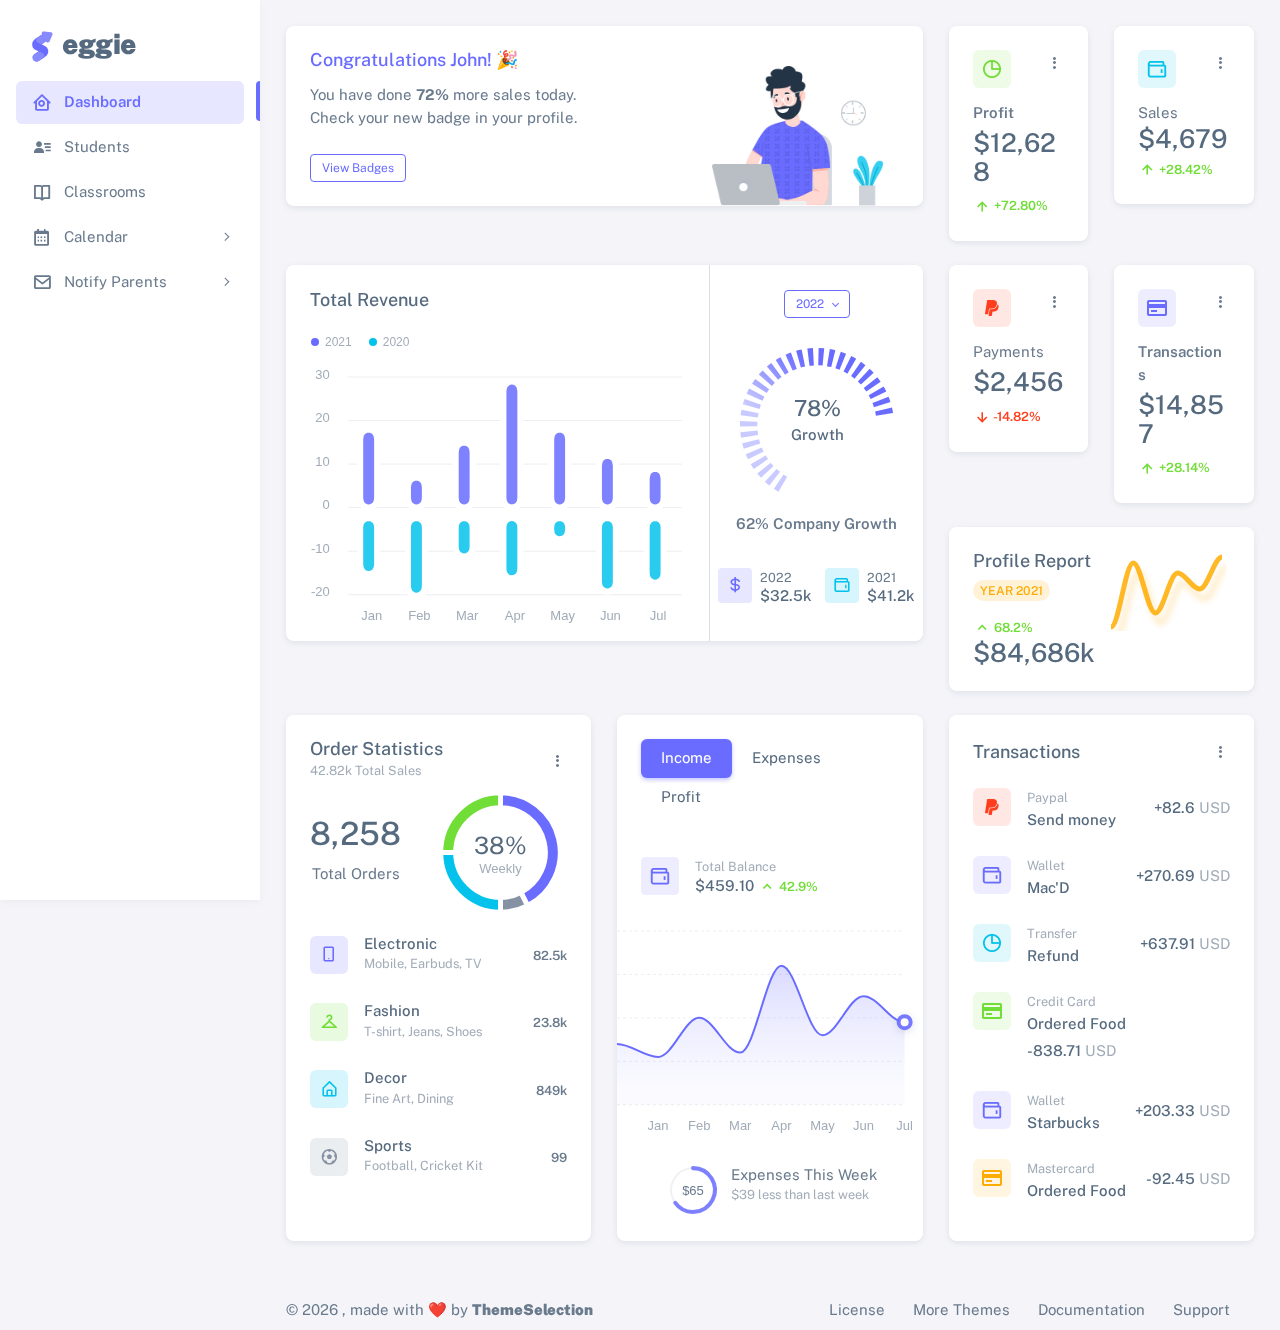
==== index.html @ a7f92aa0 "moved the actual html files out of the html folder. renamed the html folder to 'template html' - do " ====
<!DOCTYPE html>

<!-- =========================================================
* Sneat - Bootstrap 5 HTML Admin Template - Pro | v1.0.0
==============================================================

* Product Page: https://themeselection.com/products/sneat-bootstrap-html-admin-template/
* Created by: ThemeSelection
* License: You must have a valid license purchased in order to legally use the theme for your project.
* Copyright ThemeSelection (https://themeselection.com)

=========================================================
 -->
<!-- beautify ignore:start -->
<html
  lang="en"
  class="light-style layout-menu-fixed"
  dir="ltr"
  data-theme="theme-default"
  data-assets-path="assets/"
  data-template="vertical-menu-template-free"
>
  <head>
    <meta charset="utf-8" />
    <meta
      name="viewport"
      content="width=device-width, initial-scale=1.0, user-scalable=no, minimum-scale=1.0, maximum-scale=1.0"
    />

    <title>Dashboard - Analytics | Sneat - Bootstrap 5 HTML Admin Template - Pro</title>

    <meta name="description" content="" />

    <!-- Favicon -->
    <link rel="icon" type="image/x-icon" href="assets/img/favicon/favicon.ico" />

    <!-- Fonts -->
    <link rel="preconnect" href="https://fonts.googleapis.com" />
    <link rel="preconnect" href="https://fonts.gstatic.com" crossorigin />
    <link
      href="https://fonts.googleapis.com/css2?family=Public+Sans:ital,wght@0,300;0,400;0,500;0,600;0,700;1,300;1,400;1,500;1,600;1,700&display=swap"
      rel="stylesheet"
    />

    <!-- Icons. Uncomment required icon fonts -->
    <link rel="stylesheet" href="assets/vendor/fonts/boxicons.css" />

    <!-- Core CSS -->
    <link rel="stylesheet" href="assets/vendor/css/core.css" class="template-customizer-core-css" />
    <link rel="stylesheet" href="assets/vendor/css/theme-default.css" class="template-customizer-theme-css" />
    <link rel="stylesheet" href="assets/css/demo.css" />

    <!-- Vendors CSS -->
    <link rel="stylesheet" href="assets/vendor/libs/perfect-scrollbar/perfect-scrollbar.css" />

    <link rel="stylesheet" href="assets/vendor/libs/apex-charts/apex-charts.css" />

    <!-- Page CSS -->

    <!-- Helpers -->
    <script src="assets/vendor/js/helpers.js"></script>

    <!--! Template customizer & Theme config files MUST be included after core stylesheets and helpers.js in the <head> section -->
    <!--? Config:  Mandatory theme config file contain global vars & default theme options, Set your preferred theme option in this file.  -->
    <script src="assets/js/config.js"></script>
  </head>

  <body>
    <!-- Layout wrapper -->
    <div class="layout-wrapper layout-content-navbar">
      <div class="layout-container">
        <!-- Menu -->

        <aside id="layout-menu" class="layout-menu menu-vertical menu bg-menu-theme">
          <div class="app-brand demo">
            <a href="index.html" class="app-brand-link">
              <span class="app-brand-logo demo">
                <svg
                  width="25"
                  viewBox="0 0 25 42"
                  version="1.1"
                  xmlns="http://www.w3.org/2000/svg"
                  xmlns:xlink="http://www.w3.org/1999/xlink"
                >
                  <defs>
                    <path
                      d="M13.7918663,0.358365126 L3.39788168,7.44174259 C0.566865006,9.69408886 -0.379795268,12.4788597 0.557900856,15.7960551 C0.68998853,16.2305145 1.09562888,17.7872135 3.12357076,19.2293357 C3.8146334,19.7207684 5.32369333,20.3834223 7.65075054,21.2172976 L7.59773219,21.2525164 L2.63468769,24.5493413 C0.445452254,26.3002124 0.0884951797,28.5083815 1.56381646,31.1738486 C2.83770406,32.8170431 5.20850219,33.2640127 7.09180128,32.5391577 C8.347334,32.0559211 11.4559176,30.0011079 16.4175519,26.3747182 C18.0338572,24.4997857 18.6973423,22.4544883 18.4080071,20.2388261 C17.963753,17.5346866 16.1776345,15.5799961 13.0496516,14.3747546 L10.9194936,13.4715819 L18.6192054,7.984237 L13.7918663,0.358365126 Z"
                      id="path-1"
                    ></path>
                    <path
                      d="M5.47320593,6.00457225 C4.05321814,8.216144 4.36334763,10.0722806 6.40359441,11.5729822 C8.61520715,12.571656 10.0999176,13.2171421 10.8577257,13.5094407 L15.5088241,14.433041 L18.6192054,7.984237 C15.5364148,3.11535317 13.9273018,0.573395879 13.7918663,0.358365126 C13.5790555,0.511491653 10.8061687,2.3935607 5.47320593,6.00457225 Z"
                      id="path-3"
                    ></path>
                    <path
                      d="M7.50063644,21.2294429 L12.3234468,23.3159332 C14.1688022,24.7579751 14.397098,26.4880487 13.008334,28.506154 C11.6195701,30.5242593 10.3099883,31.790241 9.07958868,32.3040991 C5.78142938,33.4346997 4.13234973,34 4.13234973,34 C4.13234973,34 2.75489982,33.0538207 2.37032616e-14,31.1614621 C-0.55822714,27.8186216 -0.55822714,26.0572515 -4.05231404e-15,25.8773518 C0.83734071,25.6075023 2.77988457,22.8248993 3.3049379,22.52991 C3.65497346,22.3332504 5.05353963,21.8997614 7.50063644,21.2294429 Z"
                      id="path-4"
                    ></path>
                    <path
                      d="M20.6,7.13333333 L25.6,13.8 C26.2627417,14.6836556 26.0836556,15.9372583 25.2,16.6 C24.8538077,16.8596443 24.4327404,17 24,17 L14,17 C12.8954305,17 12,16.1045695 12,15 C12,14.5672596 12.1403557,14.1461923 12.4,13.8 L17.4,7.13333333 C18.0627417,6.24967773 19.3163444,6.07059163 20.2,6.73333333 C20.3516113,6.84704183 20.4862915,6.981722 20.6,7.13333333 Z"
                      id="path-5"
                    ></path>
                  </defs>
                  <g id="g-app-brand" stroke="none" stroke-width="1" fill="none" fill-rule="evenodd">
                    <g id="Brand-Logo" transform="translate(-27.000000, -15.000000)">
                      <g id="Icon" transform="translate(27.000000, 15.000000)">
                        <g id="Mask" transform="translate(0.000000, 8.000000)">
                          <mask id="mask-2" fill="white">
                            <use xlink:href="#path-1"></use>
                          </mask>
                          <use fill="#696cff" xlink:href="#path-1"></use>
                          <g id="Path-3" mask="url(#mask-2)">
                            <use fill="#696cff" xlink:href="#path-3"></use>
                            <use fill-opacity="0.2" fill="#FFFFFF" xlink:href="#path-3"></use>
                          </g>
                          <g id="Path-4" mask="url(#mask-2)">
                            <use fill="#696cff" xlink:href="#path-4"></use>
                            <use fill-opacity="0.2" fill="#FFFFFF" xlink:href="#path-4"></use>
                          </g>
                        </g>
                        <g
                          id="Triangle"
                          transform="translate(19.000000, 11.000000) rotate(-300.000000) translate(-19.000000, -11.000000) "
                        >
                          <use fill="#696cff" xlink:href="#path-5"></use>
                          <use fill-opacity="0.2" fill="#FFFFFF" xlink:href="#path-5"></use>
                        </g>
                      </g>
                    </g>
                  </g>
                </svg>
              </span>
              <span class="app-brand-text demo menu-text fw-bolder ms-2">Eggie</span>
            </a>

            <a href="javascript:void(0);" class="layout-menu-toggle menu-link text-large ms-auto d-block d-xl-none">
              <i class="bx bx-chevron-left bx-sm align-middle"></i>
            </a>
          </div>

          <div class="menu-inner-shadow"></div>

          <ul class="menu-inner py-1">
            <!-- Dashboard -->
            <li class="menu-item active">
              <a href="index.html" class="menu-link">
                <i class="menu-icon tf-icons bx bx-home-circle"></i>
                <div data-i18n="Analytics">Dashboard</div>
              </a>
            </li>

            <!-- Layouts -->
            <li class="menu-item">
              <a href="javascript:void(0);" class="menu-link">
                <i class="menu-icon tf-icons bx bxs-user-detail"></i>

                <div data-i18n="Students">Students</div>
              </a>
            </li>

            <li class="menu-item">
              <a href="javascript:void(0);" class="menu-link">
                <i class="menu-icon tf-icons bx bx-book-open"></i>

                <div data-i18n="Classrooms">Classrooms</div>
              </a>
            </li>
            <li class="menu-item">
              <a href="javascript:void(0);" class="menu-link menu-toggle">
                <i class="menu-icon tf-icons bx bx-calendar"></i>
                <div data-i18n="Events">Calendar</div>
              </a>
              <ul class="menu-sub">
                <li class="menu-item">
                  <a href="events.html" class="menu-link">
                    <div data-i18n="Basic">Events</div>
                  </a>
                </li>
                <li class="menu-item">
                  <a href="auth-register-basic.html" class="menu-link">
                    <div data-i18n="Basic">Meal Plan</div>
                  </a>
                </li>
                <li class="menu-item">
                  <a href="auth-forgot-password-basic.html" class="menu-link">
                    <div data-i18n="Basic">Class Plan</div>
                  </a>
                </li>
              </ul>
            </li>

            <li class="menu-item">
              <a href="javascript:void(0);" class="menu-link menu-toggle">
                <i class="menu-icon tf-icons bx bx-envelope"></i>
                <div data-i18n="Form Elements">Notify Parents</div>
              </a>
              <ul class="menu-sub">
                <li class="menu-item">
                  <a href="announcements.html" class="menu-link">
                    <div data-i18n="Basic Inputs">Announcements</div>
                  </a>
                </li>
                <li class="menu-item">
                  <a href="forms-input-groups.html" class="menu-link">
                    <div data-i18n="Input groups">Events</div>
                  </a>
                </li>
                <li class="menu-item">
                  <a href="forms-input-groups.html" class="menu-link">
                    <div data-i18n="Input groups">Meal Plan</div>
                  </a>
                </li>
              </ul>
            </li>



          </ul>
        </aside>
        <!-- / Menu -->

        <!-- Layout container -->
        <div class="layout-page">
          <!-- Navbar -->




          <!-- / Navbar -->

          <!-- Content wrapper -->
          <div class="content-wrapper">
            <!-- Content -->

            <div class="container-xxl flex-grow-1 container-p-y">
              <div class="row">
                <div class="col-lg-8 mb-4 order-0">
                  <div class="card">
                    <div class="d-flex align-items-end row">
                      <div class="col-sm-7">
                        <div class="card-body">
                          <h5 class="card-title text-primary">Congratulations John! 🎉</h5>
                          <p class="mb-4">
                            You have done <span class="fw-bold">72%</span> more sales today. Check your new badge in
                            your profile.
                          </p>

                          <a href="javascript:;" class="btn btn-sm btn-outline-primary">View Badges</a>
                        </div>
                      </div>
                      <div class="col-sm-5 text-center text-sm-left">
                        <div class="card-body pb-0 px-0 px-md-4">
                          <img
                            src="assets/img/illustrations/man-with-laptop-light.png"
                            height="140"
                            alt="View Badge User"
                            data-app-dark-img="illustrations/man-with-laptop-dark.png"
                            data-app-light-img="illustrations/man-with-laptop-light.png"
                          />
                        </div>
                      </div>
                    </div>
                  </div>
                </div>
                <div class="col-lg-4 col-md-4 order-1">
                  <div class="row">
                    <div class="col-lg-6 col-md-12 col-6 mb-4">
                      <div class="card">
                        <div class="card-body">
                          <div class="card-title d-flex align-items-start justify-content-between">
                            <div class="avatar flex-shrink-0">
                              <img
                                src="assets/img/icons/unicons/chart-success.png"
                                alt="chart success"
                                class="rounded"
                              />
                            </div>
                            <div class="dropdown">
                              <button
                                class="btn p-0"
                                type="button"
                                id="cardOpt3"
                                data-bs-toggle="dropdown"
                                aria-haspopup="true"
                                aria-expanded="false"
                              >
                                <i class="bx bx-dots-vertical-rounded"></i>
                              </button>
                              <div class="dropdown-menu dropdown-menu-end" aria-labelledby="cardOpt3">
                                <a class="dropdown-item" href="javascript:void(0);">View More</a>
                                <a class="dropdown-item" href="javascript:void(0);">Delete</a>
                              </div>
                            </div>
                          </div>
                          <span class="fw-semibold d-block mb-1">Profit</span>
                          <h3 class="card-title mb-2">$12,628</h3>
                          <small class="text-success fw-semibold"><i class="bx bx-up-arrow-alt"></i> +72.80%</small>
                        </div>
                      </div>
                    </div>
                    <div class="col-lg-6 col-md-12 col-6 mb-4">
                      <div class="card">
                        <div class="card-body">
                          <div class="card-title d-flex align-items-start justify-content-between">
                            <div class="avatar flex-shrink-0">
                              <img
                                src="assets/img/icons/unicons/wallet-info.png"
                                alt="Credit Card"
                                class="rounded"
                              />
                            </div>
                            <div class="dropdown">
                              <button
                                class="btn p-0"
                                type="button"
                                id="cardOpt6"
                                data-bs-toggle="dropdown"
                                aria-haspopup="true"
                                aria-expanded="false"
                              >
                                <i class="bx bx-dots-vertical-rounded"></i>
                              </button>
                              <div class="dropdown-menu dropdown-menu-end" aria-labelledby="cardOpt6">
                                <a class="dropdown-item" href="javascript:void(0);">View More</a>
                                <a class="dropdown-item" href="javascript:void(0);">Delete</a>
                              </div>
                            </div>
                          </div>
                          <span>Sales</span>
                          <h3 class="card-title text-nowrap mb-1">$4,679</h3>
                          <small class="text-success fw-semibold"><i class="bx bx-up-arrow-alt"></i> +28.42%</small>
                        </div>
                      </div>
                    </div>
                  </div>
                </div>
                <!-- Total Revenue -->
                <div class="col-12 col-lg-8 order-2 order-md-3 order-lg-2 mb-4">
                  <div class="card">
                    <div class="row row-bordered g-0">
                      <div class="col-md-8">
                        <h5 class="card-header m-0 me-2 pb-3">Total Revenue</h5>
                        <div id="totalRevenueChart" class="px-2"></div>
                      </div>
                      <div class="col-md-4">
                        <div class="card-body">
                          <div class="text-center">
                            <div class="dropdown">
                              <button
                                class="btn btn-sm btn-outline-primary dropdown-toggle"
                                type="button"
                                id="growthReportId"
                                data-bs-toggle="dropdown"
                                aria-haspopup="true"
                                aria-expanded="false"
                              >
                                2022
                              </button>
                              <div class="dropdown-menu dropdown-menu-end" aria-labelledby="growthReportId">
                                <a class="dropdown-item" href="javascript:void(0);">2021</a>
                                <a class="dropdown-item" href="javascript:void(0);">2020</a>
                                <a class="dropdown-item" href="javascript:void(0);">2019</a>
                              </div>
                            </div>
                          </div>
                        </div>
                        <div id="growthChart"></div>
                        <div class="text-center fw-semibold pt-3 mb-2">62% Company Growth</div>

                        <div class="d-flex px-xxl-4 px-lg-2 p-4 gap-xxl-3 gap-lg-1 gap-3 justify-content-between">
                          <div class="d-flex">
                            <div class="me-2">
                              <span class="badge bg-label-primary p-2"><i class="bx bx-dollar text-primary"></i></span>
                            </div>
                            <div class="d-flex flex-column">
                              <small>2022</small>
                              <h6 class="mb-0">$32.5k</h6>
                            </div>
                          </div>
                          <div class="d-flex">
                            <div class="me-2">
                              <span class="badge bg-label-info p-2"><i class="bx bx-wallet text-info"></i></span>
                            </div>
                            <div class="d-flex flex-column">
                              <small>2021</small>
                              <h6 class="mb-0">$41.2k</h6>
                            </div>
                          </div>
                        </div>
                      </div>
                    </div>
                  </div>
                </div>
                <!--/ Total Revenue -->
                <div class="col-12 col-md-8 col-lg-4 order-3 order-md-2">
                  <div class="row">
                    <div class="col-6 mb-4">
                      <div class="card">
                        <div class="card-body">
                          <div class="card-title d-flex align-items-start justify-content-between">
                            <div class="avatar flex-shrink-0">
                              <img src="assets/img/icons/unicons/paypal.png" alt="Credit Card" class="rounded" />
                            </div>
                            <div class="dropdown">
                              <button
                                class="btn p-0"
                                type="button"
                                id="cardOpt4"
                                data-bs-toggle="dropdown"
                                aria-haspopup="true"
                                aria-expanded="false"
                              >
                                <i class="bx bx-dots-vertical-rounded"></i>
                              </button>
                              <div class="dropdown-menu dropdown-menu-end" aria-labelledby="cardOpt4">
                                <a class="dropdown-item" href="javascript:void(0);">View More</a>
                                <a class="dropdown-item" href="javascript:void(0);">Delete</a>
                              </div>
                            </div>
                          </div>
                          <span class="d-block mb-1">Payments</span>
                          <h3 class="card-title text-nowrap mb-2">$2,456</h3>
                          <small class="text-danger fw-semibold"><i class="bx bx-down-arrow-alt"></i> -14.82%</small>
                        </div>
                      </div>
                    </div>
                    <div class="col-6 mb-4">
                      <div class="card">
                        <div class="card-body">
                          <div class="card-title d-flex align-items-start justify-content-between">
                            <div class="avatar flex-shrink-0">
                              <img src="assets/img/icons/unicons/cc-primary.png" alt="Credit Card" class="rounded" />
                            </div>
                            <div class="dropdown">
                              <button
                                class="btn p-0"
                                type="button"
                                id="cardOpt1"
                                data-bs-toggle="dropdown"
                                aria-haspopup="true"
                                aria-expanded="false"
                              >
                                <i class="bx bx-dots-vertical-rounded"></i>
                              </button>
                              <div class="dropdown-menu" aria-labelledby="cardOpt1">
                                <a class="dropdown-item" href="javascript:void(0);">View More</a>
                                <a class="dropdown-item" href="javascript:void(0);">Delete</a>
                              </div>
                            </div>
                          </div>
                          <span class="fw-semibold d-block mb-1">Transactions</span>
                          <h3 class="card-title mb-2">$14,857</h3>
                          <small class="text-success fw-semibold"><i class="bx bx-up-arrow-alt"></i> +28.14%</small>
                        </div>
                      </div>
                    </div>
                    <!-- </div>
    <div class="row"> -->
                    <div class="col-12 mb-4">
                      <div class="card">
                        <div class="card-body">
                          <div class="d-flex justify-content-between flex-sm-row flex-column gap-3">
                            <div class="d-flex flex-sm-column flex-row align-items-start justify-content-between">
                              <div class="card-title">
                                <h5 class="text-nowrap mb-2">Profile Report</h5>
                                <span class="badge bg-label-warning rounded-pill">Year 2021</span>
                              </div>
                              <div class="mt-sm-auto">
                                <small class="text-success text-nowrap fw-semibold"
                                  ><i class="bx bx-chevron-up"></i> 68.2%</small
                                >
                                <h3 class="mb-0">$84,686k</h3>
                              </div>
                            </div>
                            <div id="profileReportChart"></div>
                          </div>
                        </div>
                      </div>
                    </div>
                  </div>
                </div>
              </div>
              <div class="row">
                <!-- Order Statistics -->
                <div class="col-md-6 col-lg-4 col-xl-4 order-0 mb-4">
                  <div class="card h-100">
                    <div class="card-header d-flex align-items-center justify-content-between pb-0">
                      <div class="card-title mb-0">
                        <h5 class="m-0 me-2">Order Statistics</h5>
                        <small class="text-muted">42.82k Total Sales</small>
                      </div>
                      <div class="dropdown">
                        <button
                          class="btn p-0"
                          type="button"
                          id="orederStatistics"
                          data-bs-toggle="dropdown"
                          aria-haspopup="true"
                          aria-expanded="false"
                        >
                          <i class="bx bx-dots-vertical-rounded"></i>
                        </button>
                        <div class="dropdown-menu dropdown-menu-end" aria-labelledby="orederStatistics">
                          <a class="dropdown-item" href="javascript:void(0);">Select All</a>
                          <a class="dropdown-item" href="javascript:void(0);">Refresh</a>
                          <a class="dropdown-item" href="javascript:void(0);">Share</a>
                        </div>
                      </div>
                    </div>
                    <div class="card-body">
                      <div class="d-flex justify-content-between align-items-center mb-3">
                        <div class="d-flex flex-column align-items-center gap-1">
                          <h2 class="mb-2">8,258</h2>
                          <span>Total Orders</span>
                        </div>
                        <div id="orderStatisticsChart"></div>
                      </div>
                      <ul class="p-0 m-0">
                        <li class="d-flex mb-4 pb-1">
                          <div class="avatar flex-shrink-0 me-3">
                            <span class="avatar-initial rounded bg-label-primary"
                              ><i class="bx bx-mobile-alt"></i
                            ></span>
                          </div>
                          <div class="d-flex w-100 flex-wrap align-items-center justify-content-between gap-2">
                            <div class="me-2">
                              <h6 class="mb-0">Electronic</h6>
                              <small class="text-muted">Mobile, Earbuds, TV</small>
                            </div>
                            <div class="user-progress">
                              <small class="fw-semibold">82.5k</small>
                            </div>
                          </div>
                        </li>
                        <li class="d-flex mb-4 pb-1">
                          <div class="avatar flex-shrink-0 me-3">
                            <span class="avatar-initial rounded bg-label-success"><i class="bx bx-closet"></i></span>
                          </div>
                          <div class="d-flex w-100 flex-wrap align-items-center justify-content-between gap-2">
                            <div class="me-2">
                              <h6 class="mb-0">Fashion</h6>
                              <small class="text-muted">T-shirt, Jeans, Shoes</small>
                            </div>
                            <div class="user-progress">
                              <small class="fw-semibold">23.8k</small>
                            </div>
                          </div>
                        </li>
                        <li class="d-flex mb-4 pb-1">
                          <div class="avatar flex-shrink-0 me-3">
                            <span class="avatar-initial rounded bg-label-info"><i class="bx bx-home-alt"></i></span>
                          </div>
                          <div class="d-flex w-100 flex-wrap align-items-center justify-content-between gap-2">
                            <div class="me-2">
                              <h6 class="mb-0">Decor</h6>
                              <small class="text-muted">Fine Art, Dining</small>
                            </div>
                            <div class="user-progress">
                              <small class="fw-semibold">849k</small>
                            </div>
                          </div>
                        </li>
                        <li class="d-flex">
                          <div class="avatar flex-shrink-0 me-3">
                            <span class="avatar-initial rounded bg-label-secondary"
                              ><i class="bx bx-football"></i
                            ></span>
                          </div>
                          <div class="d-flex w-100 flex-wrap align-items-center justify-content-between gap-2">
                            <div class="me-2">
                              <h6 class="mb-0">Sports</h6>
                              <small class="text-muted">Football, Cricket Kit</small>
                            </div>
                            <div class="user-progress">
                              <small class="fw-semibold">99</small>
                            </div>
                          </div>
                        </li>
                      </ul>
                    </div>
                  </div>
                </div>
                <!--/ Order Statistics -->

                <!-- Expense Overview -->
                <div class="col-md-6 col-lg-4 order-1 mb-4">
                  <div class="card h-100">
                    <div class="card-header">
                      <ul class="nav nav-pills" role="tablist">
                        <li class="nav-item">
                          <button
                            type="button"
                            class="nav-link active"
                            role="tab"
                            data-bs-toggle="tab"
                            data-bs-target="#navs-tabs-line-card-income"
                            aria-controls="navs-tabs-line-card-income"
                            aria-selected="true"
                          >
                            Income
                          </button>
                        </li>
                        <li class="nav-item">
                          <button type="button" class="nav-link" role="tab">Expenses</button>
                        </li>
                        <li class="nav-item">
                          <button type="button" class="nav-link" role="tab">Profit</button>
                        </li>
                      </ul>
                    </div>
                    <div class="card-body px-0">
                      <div class="tab-content p-0">
                        <div class="tab-pane fade show active" id="navs-tabs-line-card-income" role="tabpanel">
                          <div class="d-flex p-4 pt-3">
                            <div class="avatar flex-shrink-0 me-3">
                              <img src="assets/img/icons/unicons/wallet.png" alt="User" />
                            </div>
                            <div>
                              <small class="text-muted d-block">Total Balance</small>
                              <div class="d-flex align-items-center">
                                <h6 class="mb-0 me-1">$459.10</h6>
                                <small class="text-success fw-semibold">
                                  <i class="bx bx-chevron-up"></i>
                                  42.9%
                                </small>
                              </div>
                            </div>
                          </div>
                          <div id="incomeChart"></div>
                          <div class="d-flex justify-content-center pt-4 gap-2">
                            <div class="flex-shrink-0">
                              <div id="expensesOfWeek"></div>
                            </div>
                            <div>
                              <p class="mb-n1 mt-1">Expenses This Week</p>
                              <small class="text-muted">$39 less than last week</small>
                            </div>
                          </div>
                        </div>
                      </div>
                    </div>
                  </div>
                </div>
                <!--/ Expense Overview -->

                <!-- Transactions -->
                <div class="col-md-6 col-lg-4 order-2 mb-4">
                  <div class="card h-100">
                    <div class="card-header d-flex align-items-center justify-content-between">
                      <h5 class="card-title m-0 me-2">Transactions</h5>
                      <div class="dropdown">
                        <button
                          class="btn p-0"
                          type="button"
                          id="transactionID"
                          data-bs-toggle="dropdown"
                          aria-haspopup="true"
                          aria-expanded="false"
                        >
                          <i class="bx bx-dots-vertical-rounded"></i>
                        </button>
                        <div class="dropdown-menu dropdown-menu-end" aria-labelledby="transactionID">
                          <a class="dropdown-item" href="javascript:void(0);">Last 28 Days</a>
                          <a class="dropdown-item" href="javascript:void(0);">Last Month</a>
                          <a class="dropdown-item" href="javascript:void(0);">Last Year</a>
                        </div>
                      </div>
                    </div>
                    <div class="card-body">
                      <ul class="p-0 m-0">
                        <li class="d-flex mb-4 pb-1">
                          <div class="avatar flex-shrink-0 me-3">
                            <img src="assets/img/icons/unicons/paypal.png" alt="User" class="rounded" />
                          </div>
                          <div class="d-flex w-100 flex-wrap align-items-center justify-content-between gap-2">
                            <div class="me-2">
                              <small class="text-muted d-block mb-1">Paypal</small>
                              <h6 class="mb-0">Send money</h6>
                            </div>
                            <div class="user-progress d-flex align-items-center gap-1">
                              <h6 class="mb-0">+82.6</h6>
                              <span class="text-muted">USD</span>
                            </div>
                          </div>
                        </li>
                        <li class="d-flex mb-4 pb-1">
                          <div class="avatar flex-shrink-0 me-3">
                            <img src="assets/img/icons/unicons/wallet.png" alt="User" class="rounded" />
                          </div>
                          <div class="d-flex w-100 flex-wrap align-items-center justify-content-between gap-2">
                            <div class="me-2">
                              <small class="text-muted d-block mb-1">Wallet</small>
                              <h6 class="mb-0">Mac'D</h6>
                            </div>
                            <div class="user-progress d-flex align-items-center gap-1">
                              <h6 class="mb-0">+270.69</h6>
                              <span class="text-muted">USD</span>
                            </div>
                          </div>
                        </li>
                        <li class="d-flex mb-4 pb-1">
                          <div class="avatar flex-shrink-0 me-3">
                            <img src="assets/img/icons/unicons/chart.png" alt="User" class="rounded" />
                          </div>
                          <div class="d-flex w-100 flex-wrap align-items-center justify-content-between gap-2">
                            <div class="me-2">
                              <small class="text-muted d-block mb-1">Transfer</small>
                              <h6 class="mb-0">Refund</h6>
                            </div>
                            <div class="user-progress d-flex align-items-center gap-1">
                              <h6 class="mb-0">+637.91</h6>
                              <span class="text-muted">USD</span>
                            </div>
                          </div>
                        </li>
                        <li class="d-flex mb-4 pb-1">
                          <div class="avatar flex-shrink-0 me-3">
                            <img src="assets/img/icons/unicons/cc-success.png" alt="User" class="rounded" />
                          </div>
                          <div class="d-flex w-100 flex-wrap align-items-center justify-content-between gap-2">
                            <div class="me-2">
                              <small class="text-muted d-block mb-1">Credit Card</small>
                              <h6 class="mb-0">Ordered Food</h6>
                            </div>
                            <div class="user-progress d-flex align-items-center gap-1">
                              <h6 class="mb-0">-838.71</h6>
                              <span class="text-muted">USD</span>
                            </div>
                          </div>
                        </li>
                        <li class="d-flex mb-4 pb-1">
                          <div class="avatar flex-shrink-0 me-3">
                            <img src="assets/img/icons/unicons/wallet.png" alt="User" class="rounded" />
                          </div>
                          <div class="d-flex w-100 flex-wrap align-items-center justify-content-between gap-2">
                            <div class="me-2">
                              <small class="text-muted d-block mb-1">Wallet</small>
                              <h6 class="mb-0">Starbucks</h6>
                            </div>
                            <div class="user-progress d-flex align-items-center gap-1">
                              <h6 class="mb-0">+203.33</h6>
                              <span class="text-muted">USD</span>
                            </div>
                          </div>
                        </li>
                        <li class="d-flex">
                          <div class="avatar flex-shrink-0 me-3">
                            <img src="assets/img/icons/unicons/cc-warning.png" alt="User" class="rounded" />
                          </div>
                          <div class="d-flex w-100 flex-wrap align-items-center justify-content-between gap-2">
                            <div class="me-2">
                              <small class="text-muted d-block mb-1">Mastercard</small>
                              <h6 class="mb-0">Ordered Food</h6>
                            </div>
                            <div class="user-progress d-flex align-items-center gap-1">
                              <h6 class="mb-0">-92.45</h6>
                              <span class="text-muted">USD</span>
                            </div>
                          </div>
                        </li>
                      </ul>
                    </div>
                  </div>
                </div>
                <!--/ Transactions -->
              </div>
            </div>
            <!-- / Content -->

            <!-- Footer -->
            <footer class="content-footer footer bg-footer-theme">
              <div class="container-xxl d-flex flex-wrap justify-content-between py-2 flex-md-row flex-column">
                <div class="mb-2 mb-md-0">
                  ©
                  <script>
                    document.write(new Date().getFullYear());
                  </script>
                  , made with ❤️ by
                  <a href="https://themeselection.com" target="_blank" class="footer-link fw-bolder">ThemeSelection</a>
                </div>
                <div>
                  <a href="https://themeselection.com/license/" class="footer-link me-4" target="_blank">License</a>
                  <a href="https://themeselection.com/" target="_blank" class="footer-link me-4">More Themes</a>

                  <a
                    href="https://themeselection.com/demo/sneat-bootstrap-html-admin-template/documentation/"
                    target="_blank"
                    class="footer-link me-4"
                    >Documentation</a
                  >

                  <a
                    href="https://github.com/themeselection/sneat-html-admin-template-free/issues"
                    target="_blank"
                    class="footer-link me-4"
                    >Support</a
                  >
                </div>
              </div>
            </footer>
            <!-- / Footer -->

            <div class="content-backdrop fade"></div>
          </div>
          <!-- Content wrapper -->
        </div>
        <!-- / Layout page -->
      </div>

      <!-- Overlay -->
      <div class="layout-overlay layout-menu-toggle"></div>
    </div>
    <!-- / Layout wrapper -->



    <!-- Core JS -->
    <!-- build:js assets/vendor/js/core.js -->
    <script src="assets/vendor/libs/jquery/jquery.js"></script>
    <script src="assets/vendor/libs/popper/popper.js"></script>
    <script src="assets/vendor/js/bootstrap.js"></script>
    <script src="assets/vendor/libs/perfect-scrollbar/perfect-scrollbar.js"></script>

    <script src="assets/vendor/js/menu.js"></script>
    <!-- endbuild -->

    <!-- Vendors JS -->
    <script src="assets/vendor/libs/apex-charts/apexcharts.js"></script>

    <!-- Main JS -->
    <script src="assets/js/main.js"></script>

    <!-- Page JS -->
    <script src="assets/js/dashboards-analytics.js"></script>

    <!-- Place this tag in your head or just before your close body tag. -->
    <script async defer src="https://buttons.github.io/buttons.js"></script>
  </body>
</html>
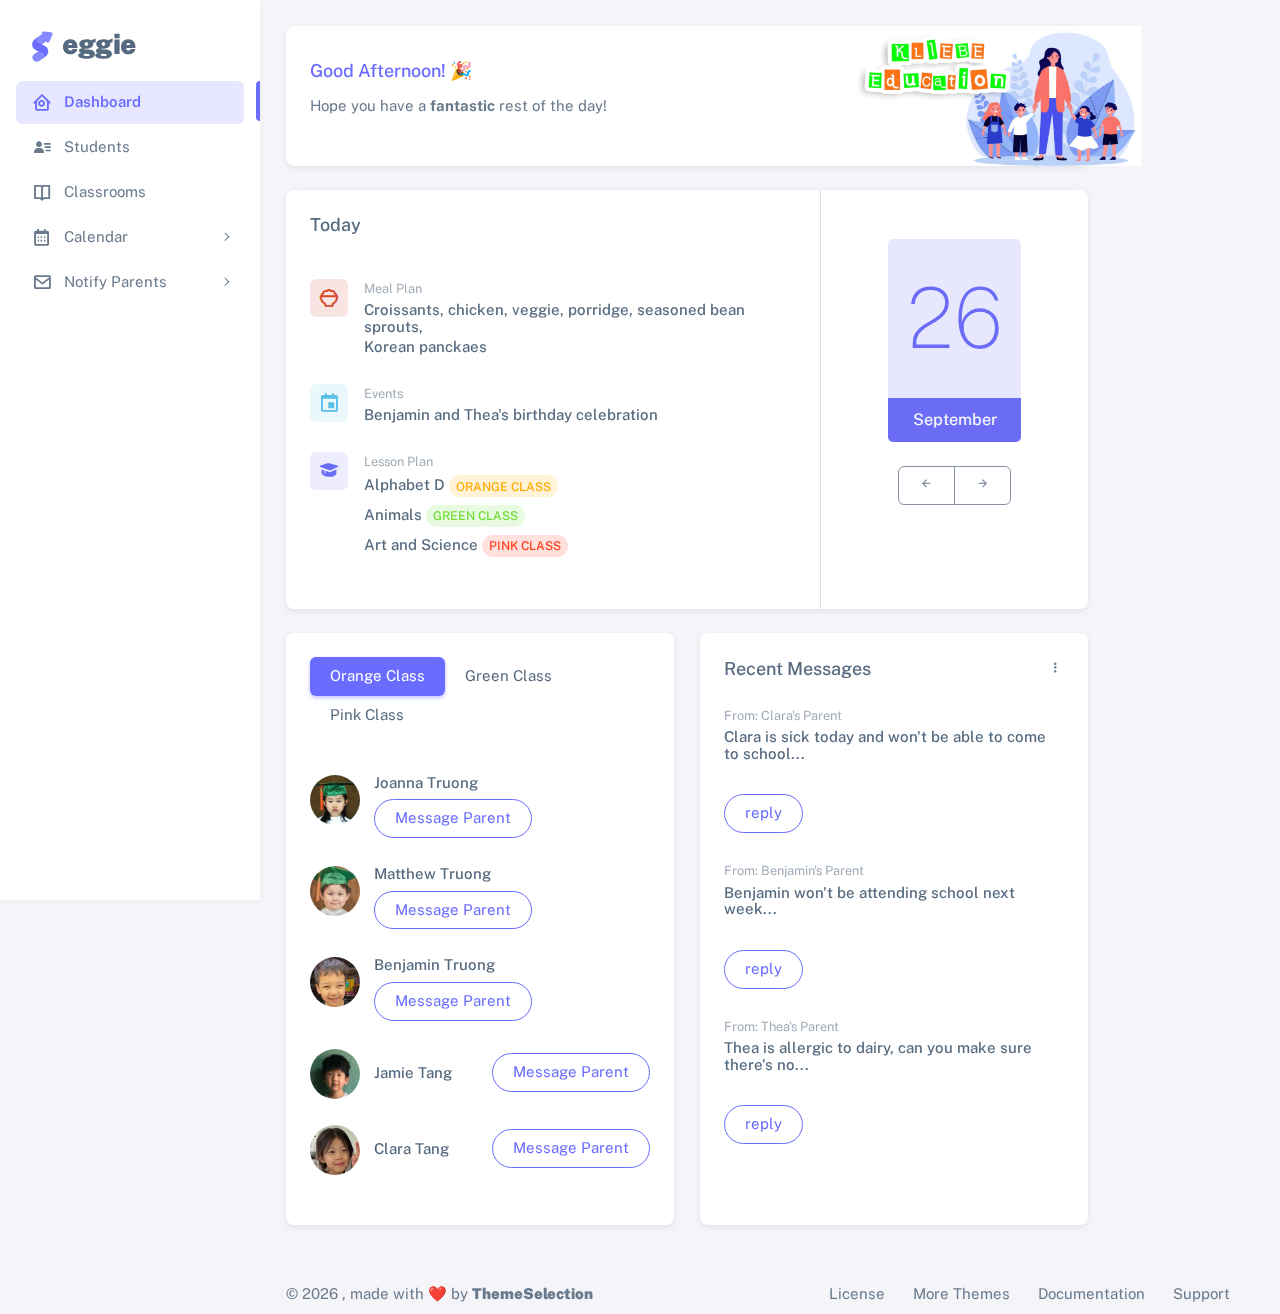
==== commit d70da7d8: "fleshed out pages for the demo" ====
--- a/index.html
+++ b/index.html
@@ -43,7 +43,8 @@
     />
 
     <!-- Icons. Uncomment required icon fonts -->
-    <link rel="stylesheet" href="assets/vendor/fonts/boxicons.css" />
+    <!-- <link rel="stylesheet" href="assets/vendor/fonts/boxicons.css" /> -->
+    <link href='https://unpkg.com/boxicons@2.1.4/css/boxicons.min.css' rel='stylesheet'>
 
     <!-- Core CSS -->
     <link rel="stylesheet" href="assets/vendor/css/core.css" class="template-customizer-core-css" />
@@ -233,356 +234,133 @@
 
             <div class="container-xxl flex-grow-1 container-p-y">
               <div class="row">
-                <div class="col-lg-8 mb-4 order-0">
+                <div class="col-lg-10 mb-4 order-0">
                   <div class="card">
                     <div class="d-flex align-items-end row">
                       <div class="col-sm-7">
                         <div class="card-body">
-                          <h5 class="card-title text-primary">Congratulations John! 🎉</h5>
+                          <h5 class="card-title text-primary">Good Afternoon! 🎉</h5>
                           <p class="mb-4">
-                            You have done <span class="fw-bold">72%</span> more sales today. Check your new badge in
-                            your profile.
+                            Hope you have a <span class="fw-bold">fantastic</span> rest of the day!
                           </p>
 
-                          <a href="javascript:;" class="btn btn-sm btn-outline-primary">View Badges</a>
+
                         </div>
                       </div>
                       <div class="col-sm-5 text-center text-sm-left">
-                        <div class="card-body pb-0 px-0 px-md-4">
+                        <div class="pb-0 px-md-4">
                           <img
-                            src="assets/img/illustrations/man-with-laptop-light.png"
+                            src="assets/img/illustrations/child-care.png"
                             height="140"
                             alt="View Badge User"
-                            data-app-dark-img="illustrations/man-with-laptop-dark.png"
-                            data-app-light-img="illustrations/man-with-laptop-light.png"
+
                           />
                         </div>
                       </div>
                     </div>
                   </div>
                 </div>
-                <div class="col-lg-4 col-md-4 order-1">
-                  <div class="row">
-                    <div class="col-lg-6 col-md-12 col-6 mb-4">
-                      <div class="card">
-                        <div class="card-body">
-                          <div class="card-title d-flex align-items-start justify-content-between">
-                            <div class="avatar flex-shrink-0">
-                              <img
-                                src="assets/img/icons/unicons/chart-success.png"
-                                alt="chart success"
-                                class="rounded"
-                              />
-                            </div>
-                            <div class="dropdown">
-                              <button
-                                class="btn p-0"
-                                type="button"
-                                id="cardOpt3"
-                                data-bs-toggle="dropdown"
-                                aria-haspopup="true"
-                                aria-expanded="false"
-                              >
-                                <i class="bx bx-dots-vertical-rounded"></i>
-                              </button>
-                              <div class="dropdown-menu dropdown-menu-end" aria-labelledby="cardOpt3">
-                                <a class="dropdown-item" href="javascript:void(0);">View More</a>
-                                <a class="dropdown-item" href="javascript:void(0);">Delete</a>
-                              </div>
-                            </div>
-                          </div>
-                          <span class="fw-semibold d-block mb-1">Profit</span>
-                          <h3 class="card-title mb-2">$12,628</h3>
-                          <small class="text-success fw-semibold"><i class="bx bx-up-arrow-alt"></i> +72.80%</small>
-                        </div>
-                      </div>
-                    </div>
-                    <div class="col-lg-6 col-md-12 col-6 mb-4">
-                      <div class="card">
-                        <div class="card-body">
-                          <div class="card-title d-flex align-items-start justify-content-between">
-                            <div class="avatar flex-shrink-0">
-                              <img
-                                src="assets/img/icons/unicons/wallet-info.png"
-                                alt="Credit Card"
-                                class="rounded"
-                              />
-                            </div>
-                            <div class="dropdown">
-                              <button
-                                class="btn p-0"
-                                type="button"
-                                id="cardOpt6"
-                                data-bs-toggle="dropdown"
-                                aria-haspopup="true"
-                                aria-expanded="false"
-                              >
-                                <i class="bx bx-dots-vertical-rounded"></i>
-                              </button>
-                              <div class="dropdown-menu dropdown-menu-end" aria-labelledby="cardOpt6">
-                                <a class="dropdown-item" href="javascript:void(0);">View More</a>
-                                <a class="dropdown-item" href="javascript:void(0);">Delete</a>
-                              </div>
-                            </div>
-                          </div>
-                          <span>Sales</span>
-                          <h3 class="card-title text-nowrap mb-1">$4,679</h3>
-                          <small class="text-success fw-semibold"><i class="bx bx-up-arrow-alt"></i> +28.42%</small>
-                        </div>
-                      </div>
-                    </div>
-                  </div>
-                </div>
+
                 <!-- Total Revenue -->
-                <div class="col-12 col-lg-8 order-2 order-md-3 order-lg-2 mb-4">
+                <div class="col-12 col-lg-10 order-2 order-md-3 order-lg-2 mb-4">
                   <div class="card">
                     <div class="row row-bordered g-0">
                       <div class="col-md-8">
-                        <h5 class="card-header m-0 me-2 pb-3">Total Revenue</h5>
-                        <div id="totalRevenueChart" class="px-2"></div>
+                        <h5 class="card-header m-0 me-2 pb-3">Today</h5>
+                        <div class="pt-1"></div>
+
+                        <div class="card-body">
+                          <ul class="p-0 m-0">
+                            <li class="d-flex mb-4 pb-1">
+                              <div class="avatar flex-shrink-0 me-3 rounded meal-icon event-icon">
+                                <!-- <img src="assets/img/icons/unicons/paypal.png" alt="User" class="rounded" /> -->
+                                <i class='bx bx-bowl-rice' ></i>
+                              </div>
+                              <div class="d-flex w-100 flex-wrap align-items-center justify-content-between gap-2">
+                                <div class="me-2">
+                                  <small class="text-muted d-block mb-1">Meal Plan</small>
+                                  <h6 class="mb-0">Croissants, chicken, veggie, porridge, seasoned bean sprouts, </h6>
+                                  <h6 class="mb-0 mt-1"> Korean panckaes</h6>
+                                </div>
+
+                              </div>
+                            </li>
+
+                            <li class="d-flex mb-4 pb-1">
+                              <div class="avatar flex-shrink-0 me-3 rounded cal-icon event-icon">
+                                <!-- <img src="assets/img/icons/unicons/paypal.png" alt="User" class="rounded" /> -->
+                                <i class='bx bx-calendar-event' ></i>
+                              </div>
+                              <div class="d-flex w-100 flex-wrap align-items-center justify-content-between gap-2">
+                                <div class="me-2">
+                                  <small class="text-muted d-block mb-1">Events</small>
+                                  <h6 class="mb-0">Benjamin and Thea's birthday celebration</h6>
+                                </div>
+
+                              </div>
+                            </li>
+
+                            <li class="d-flex mb-4 pb-1">
+                              <div class="avatar flex-shrink-0 me-3 rounded school-icon event-icon">
+                                <!-- <img src="assets/img/icons/unicons/paypal.png" alt="User" class="rounded" /> -->
+                                <i class='bx bxs-graduation'></i>
+                              </div>
+                              <div class="d-flex w-100 flex-wrap align-items-center justify-content-between gap-2">
+                                <div class="me-2">
+                                  <small class="text-muted d-block mb-1">Lesson Plan</small>
+                                  <h6 class="mb-0">Alphabet D <span class="badge rounded-pill bg-label-warning">Orange Class</span> </h6>
+                                  <h6 class="mb-0 mt-2">Animals <span class="badge rounded-pill bg-label-success">Green Class</span> </h6>
+                                  <h6 class="mb-0 mt-2">Art and Science <span class="badge rounded-pill bg-label-danger">Pink Class</span></h6>
+                                </div>
+
+                              </div>
+                            </li>
+
+
+                          </ul>
+                        </div>
                       </div>
                       <div class="col-md-4">
                         <div class="card-body">
                           <div class="text-center">
-                            <div class="dropdown">
-                              <button
-                                class="btn btn-sm btn-outline-primary dropdown-toggle"
-                                type="button"
-                                id="growthReportId"
-                                data-bs-toggle="dropdown"
-                                aria-haspopup="true"
-                                aria-expanded="false"
-                              >
-                                2022
-                              </button>
-                              <div class="dropdown-menu dropdown-menu-end" aria-labelledby="growthReportId">
-                                <a class="dropdown-item" href="javascript:void(0);">2021</a>
-                                <a class="dropdown-item" href="javascript:void(0);">2020</a>
-                                <a class="dropdown-item" href="javascript:void(0);">2019</a>
-                              </div>
-                            </div>
+
                           </div>
                         </div>
-                        <div id="growthChart"></div>
-                        <div class="text-center fw-semibold pt-3 mb-2">62% Company Growth</div>
-
-                        <div class="d-flex px-xxl-4 px-lg-2 p-4 gap-xxl-3 gap-lg-1 gap-3 justify-content-between">
-                          <div class="d-flex">
-                            <div class="me-2">
-                              <span class="badge bg-label-primary p-2"><i class="bx bx-dollar text-primary"></i></span>
-                            </div>
-                            <div class="d-flex flex-column">
-                              <small>2022</small>
-                              <h6 class="mb-0">$32.5k</h6>
-                            </div>
-                          </div>
-                          <div class="d-flex">
-                            <div class="me-2">
-                              <span class="badge bg-label-info p-2"><i class="bx bx-wallet text-info"></i></span>
-                            </div>
-                            <div class="d-flex flex-column">
-                              <small>2021</small>
-                              <h6 class="mb-0">$41.2k</h6>
-                            </div>
-                          </div>
+                        <div class="text-center">
+                          <div class="cal-unit">
+                            <div class="cal-top">
+                              26
+                            </div>
+                            <div class="cal-bottom">
+                              September
+                            </div>
+                          </div>
+
+                          <div class="btn-group mt-4" role="group" aria-label="Basic example">
+                            <button type="button" class="btn btn-outline-secondary">
+                              <i class='bx bx-left-arrow-alt'></i>
+                            </button>
+                            <button type="button" class="btn btn-outline-secondary">
+                              <i class='bx bx-right-arrow-alt'></i>
+                            </button>
+                          </div>
+
                         </div>
+
                       </div>
                     </div>
                   </div>
                 </div>
                 <!--/ Total Revenue -->
-                <div class="col-12 col-md-8 col-lg-4 order-3 order-md-2">
-                  <div class="row">
-                    <div class="col-6 mb-4">
-                      <div class="card">
-                        <div class="card-body">
-                          <div class="card-title d-flex align-items-start justify-content-between">
-                            <div class="avatar flex-shrink-0">
-                              <img src="assets/img/icons/unicons/paypal.png" alt="Credit Card" class="rounded" />
-                            </div>
-                            <div class="dropdown">
-                              <button
-                                class="btn p-0"
-                                type="button"
-                                id="cardOpt4"
-                                data-bs-toggle="dropdown"
-                                aria-haspopup="true"
-                                aria-expanded="false"
-                              >
-                                <i class="bx bx-dots-vertical-rounded"></i>
-                              </button>
-                              <div class="dropdown-menu dropdown-menu-end" aria-labelledby="cardOpt4">
-                                <a class="dropdown-item" href="javascript:void(0);">View More</a>
-                                <a class="dropdown-item" href="javascript:void(0);">Delete</a>
-                              </div>
-                            </div>
-                          </div>
-                          <span class="d-block mb-1">Payments</span>
-                          <h3 class="card-title text-nowrap mb-2">$2,456</h3>
-                          <small class="text-danger fw-semibold"><i class="bx bx-down-arrow-alt"></i> -14.82%</small>
-                        </div>
-                      </div>
-                    </div>
-                    <div class="col-6 mb-4">
-                      <div class="card">
-                        <div class="card-body">
-                          <div class="card-title d-flex align-items-start justify-content-between">
-                            <div class="avatar flex-shrink-0">
-                              <img src="assets/img/icons/unicons/cc-primary.png" alt="Credit Card" class="rounded" />
-                            </div>
-                            <div class="dropdown">
-                              <button
-                                class="btn p-0"
-                                type="button"
-                                id="cardOpt1"
-                                data-bs-toggle="dropdown"
-                                aria-haspopup="true"
-                                aria-expanded="false"
-                              >
-                                <i class="bx bx-dots-vertical-rounded"></i>
-                              </button>
-                              <div class="dropdown-menu" aria-labelledby="cardOpt1">
-                                <a class="dropdown-item" href="javascript:void(0);">View More</a>
-                                <a class="dropdown-item" href="javascript:void(0);">Delete</a>
-                              </div>
-                            </div>
-                          </div>
-                          <span class="fw-semibold d-block mb-1">Transactions</span>
-                          <h3 class="card-title mb-2">$14,857</h3>
-                          <small class="text-success fw-semibold"><i class="bx bx-up-arrow-alt"></i> +28.14%</small>
-                        </div>
-                      </div>
-                    </div>
-                    <!-- </div>
-    <div class="row"> -->
-                    <div class="col-12 mb-4">
-                      <div class="card">
-                        <div class="card-body">
-                          <div class="d-flex justify-content-between flex-sm-row flex-column gap-3">
-                            <div class="d-flex flex-sm-column flex-row align-items-start justify-content-between">
-                              <div class="card-title">
-                                <h5 class="text-nowrap mb-2">Profile Report</h5>
-                                <span class="badge bg-label-warning rounded-pill">Year 2021</span>
-                              </div>
-                              <div class="mt-sm-auto">
-                                <small class="text-success text-nowrap fw-semibold"
-                                  ><i class="bx bx-chevron-up"></i> 68.2%</small
-                                >
-                                <h3 class="mb-0">$84,686k</h3>
-                              </div>
-                            </div>
-                            <div id="profileReportChart"></div>
-                          </div>
-                        </div>
-                      </div>
-                    </div>
-                  </div>
-                </div>
+
               </div>
+
+
+
               <div class="row">
-                <!-- Order Statistics -->
-                <div class="col-md-6 col-lg-4 col-xl-4 order-0 mb-4">
-                  <div class="card h-100">
-                    <div class="card-header d-flex align-items-center justify-content-between pb-0">
-                      <div class="card-title mb-0">
-                        <h5 class="m-0 me-2">Order Statistics</h5>
-                        <small class="text-muted">42.82k Total Sales</small>
-                      </div>
-                      <div class="dropdown">
-                        <button
-                          class="btn p-0"
-                          type="button"
-                          id="orederStatistics"
-                          data-bs-toggle="dropdown"
-                          aria-haspopup="true"
-                          aria-expanded="false"
-                        >
-                          <i class="bx bx-dots-vertical-rounded"></i>
-                        </button>
-                        <div class="dropdown-menu dropdown-menu-end" aria-labelledby="orederStatistics">
-                          <a class="dropdown-item" href="javascript:void(0);">Select All</a>
-                          <a class="dropdown-item" href="javascript:void(0);">Refresh</a>
-                          <a class="dropdown-item" href="javascript:void(0);">Share</a>
-                        </div>
-                      </div>
-                    </div>
-                    <div class="card-body">
-                      <div class="d-flex justify-content-between align-items-center mb-3">
-                        <div class="d-flex flex-column align-items-center gap-1">
-                          <h2 class="mb-2">8,258</h2>
-                          <span>Total Orders</span>
-                        </div>
-                        <div id="orderStatisticsChart"></div>
-                      </div>
-                      <ul class="p-0 m-0">
-                        <li class="d-flex mb-4 pb-1">
-                          <div class="avatar flex-shrink-0 me-3">
-                            <span class="avatar-initial rounded bg-label-primary"
-                              ><i class="bx bx-mobile-alt"></i
-                            ></span>
-                          </div>
-                          <div class="d-flex w-100 flex-wrap align-items-center justify-content-between gap-2">
-                            <div class="me-2">
-                              <h6 class="mb-0">Electronic</h6>
-                              <small class="text-muted">Mobile, Earbuds, TV</small>
-                            </div>
-                            <div class="user-progress">
-                              <small class="fw-semibold">82.5k</small>
-                            </div>
-                          </div>
-                        </li>
-                        <li class="d-flex mb-4 pb-1">
-                          <div class="avatar flex-shrink-0 me-3">
-                            <span class="avatar-initial rounded bg-label-success"><i class="bx bx-closet"></i></span>
-                          </div>
-                          <div class="d-flex w-100 flex-wrap align-items-center justify-content-between gap-2">
-                            <div class="me-2">
-                              <h6 class="mb-0">Fashion</h6>
-                              <small class="text-muted">T-shirt, Jeans, Shoes</small>
-                            </div>
-                            <div class="user-progress">
-                              <small class="fw-semibold">23.8k</small>
-                            </div>
-                          </div>
-                        </li>
-                        <li class="d-flex mb-4 pb-1">
-                          <div class="avatar flex-shrink-0 me-3">
-                            <span class="avatar-initial rounded bg-label-info"><i class="bx bx-home-alt"></i></span>
-                          </div>
-                          <div class="d-flex w-100 flex-wrap align-items-center justify-content-between gap-2">
-                            <div class="me-2">
-                              <h6 class="mb-0">Decor</h6>
-                              <small class="text-muted">Fine Art, Dining</small>
-                            </div>
-                            <div class="user-progress">
-                              <small class="fw-semibold">849k</small>
-                            </div>
-                          </div>
-                        </li>
-                        <li class="d-flex">
-                          <div class="avatar flex-shrink-0 me-3">
-                            <span class="avatar-initial rounded bg-label-secondary"
-                              ><i class="bx bx-football"></i
-                            ></span>
-                          </div>
-                          <div class="d-flex w-100 flex-wrap align-items-center justify-content-between gap-2">
-                            <div class="me-2">
-                              <h6 class="mb-0">Sports</h6>
-                              <small class="text-muted">Football, Cricket Kit</small>
-                            </div>
-                            <div class="user-progress">
-                              <small class="fw-semibold">99</small>
-                            </div>
-                          </div>
-                        </li>
-                      </ul>
-                    </div>
-                  </div>
-                </div>
-                <!--/ Order Statistics -->
 
                 <!-- Expense Overview -->
-                <div class="col-md-6 col-lg-4 order-1 mb-4">
+                <div class="col-md-6 col-lg-5 order-1 mb-4">
                   <div class="card h-100">
                     <div class="card-header">
                       <ul class="nav nav-pills" role="tablist">
@@ -596,57 +374,109 @@
                             aria-controls="navs-tabs-line-card-income"
                             aria-selected="true"
                           >
-                            Income
+                            Orange Class
                           </button>
                         </li>
                         <li class="nav-item">
-                          <button type="button" class="nav-link" role="tab">Expenses</button>
+                          <button type="button" class="nav-link" role="tab">Green Class</button>
                         </li>
                         <li class="nav-item">
-                          <button type="button" class="nav-link" role="tab">Profit</button>
+                          <button type="button" class="nav-link" role="tab">Pink Class</button>
                         </li>
                       </ul>
                     </div>
-                    <div class="card-body px-0">
-                      <div class="tab-content p-0">
-                        <div class="tab-pane fade show active" id="navs-tabs-line-card-income" role="tabpanel">
-                          <div class="d-flex p-4 pt-3">
-                            <div class="avatar flex-shrink-0 me-3">
-                              <img src="assets/img/icons/unicons/wallet.png" alt="User" />
-                            </div>
-                            <div>
-                              <small class="text-muted d-block">Total Balance</small>
-                              <div class="d-flex align-items-center">
-                                <h6 class="mb-0 me-1">$459.10</h6>
-                                <small class="text-success fw-semibold">
-                                  <i class="bx bx-chevron-up"></i>
-                                  42.9%
-                                </small>
-                              </div>
-                            </div>
-                          </div>
-                          <div id="incomeChart"></div>
-                          <div class="d-flex justify-content-center pt-4 gap-2">
-                            <div class="flex-shrink-0">
-                              <div id="expensesOfWeek"></div>
-                            </div>
-                            <div>
-                              <p class="mb-n1 mt-1">Expenses This Week</p>
-                              <small class="text-muted">$39 less than last week</small>
-                            </div>
-                          </div>
-                        </div>
-                      </div>
+
+                    <div class="card-body pt-3">
+                      <ul class="p-0 m-0">
+                        <li class="d-flex mb-4 pb-1">
+                          <div class="avatar avatar2 flex-shrink-0 me-3">
+                            <img src="assets/img/avatars/joanna.jpg" alt="" class="w-px-50 h-auto rounded-circle">
+                          </div>
+                          <div class="d-flex w-100 flex-wrap align-items-center justify-content-between gap-2">
+                            <div class="me-2">
+
+                              <h6 class="mb-0">Joanna Truong</h6>
+                            </div>
+                            <div class="user-progress d-flex align-items-center gap-1">
+                              <button type="button" class="btn rounded-pill btn-outline-primary">Message Parent</button>
+                            </div>
+                          </div>
+                        </li>
+
+                        <li class="d-flex mb-4 pb-1">
+                          <div class="avatar avatar2 flex-shrink-0 me-3">
+                            <img src="assets/img/avatars/matthew.jpg" alt="" class="w-px-50 h-auto rounded-circle">
+                          </div>
+                          <div class="d-flex w-100 flex-wrap align-items-center justify-content-between gap-2">
+                            <div class="me-2">
+
+                              <h6 class="mb-0">Matthew Truong</h6>
+                            </div>
+                            <div class="user-progress d-flex align-items-center gap-1">
+                              <button type="button" class="btn rounded-pill btn-outline-primary">Message Parent</button>
+                            </div>
+                          </div>
+                        </li>
+
+                        <li class="d-flex mb-4 pb-1">
+                          <div class="avatar avatar2 flex-shrink-0 me-3">
+                            <img src="assets/img/avatars/benjamin2.jpg" alt="" class="w-px-50 h-auto rounded-circle">
+                          </div>
+                          <div class="d-flex w-100 flex-wrap align-items-center justify-content-between gap-2">
+                            <div class="me-2">
+
+                              <h6 class="mb-0">Benjamin Truong</h6>
+                            </div>
+                            <div class="user-progress d-flex align-items-center gap-1">
+                              <button type="button" class="btn rounded-pill btn-outline-primary">Message Parent</button>
+                            </div>
+                          </div>
+                        </li>
+
+                        <li class="d-flex mb-4 pb-1">
+                          <div class="avatar avatar2 flex-shrink-0 me-3">
+                            <img src="assets/img/avatars/jamie.jpg" alt="" class="w-px-50 h-auto rounded-circle">
+                          </div>
+                          <div class="d-flex w-100 flex-wrap align-items-center justify-content-between gap-2">
+                            <div class="me-2">
+
+                              <h6 class="mb-0">Jamie Tang</h6>
+                            </div>
+                            <div class="user-progress d-flex align-items-center gap-1">
+                              <button type="button" class="btn rounded-pill btn-outline-primary">Message Parent</button>
+                            </div>
+                          </div>
+                        </li>
+
+                        <li class="d-flex mb-4 pb-1">
+                          <div class="avatar avatar2 flex-shrink-0 me-3">
+                            <img src="assets/img/avatars/clara2.jpg" alt="" class="w-px-50 h-auto rounded-circle">
+                          </div>
+                          <div class="d-flex w-100 flex-wrap align-items-center justify-content-between gap-2">
+                            <div class="me-2">
+
+                              <h6 class="mb-0">Clara Tang</h6>
+                            </div>
+                            <div class="user-progress d-flex align-items-center gap-1">
+                              <a href="announcements.html">
+                              <button type="button" class="btn rounded-pill btn-outline-primary" href="announcements.html">Message Parent</button>
+                            </a>
+                            </div>
+                          </div>
+                        </li>
+                      </ul>
                     </div>
+
+
                   </div>
                 </div>
                 <!--/ Expense Overview -->
 
                 <!-- Transactions -->
-                <div class="col-md-6 col-lg-4 order-2 mb-4">
+                <div class="col-md-6 col-lg-5 order-2 mb-4">
                   <div class="card h-100">
                     <div class="card-header d-flex align-items-center justify-content-between">
-                      <h5 class="card-title m-0 me-2">Transactions</h5>
+                      <h5 class="card-title m-0 me-2">Recent Messages</h5>
                       <div class="dropdown">
                         <button
                           class="btn p-0"
@@ -659,104 +489,51 @@
                           <i class="bx bx-dots-vertical-rounded"></i>
                         </button>
                         <div class="dropdown-menu dropdown-menu-end" aria-labelledby="transactionID">
-                          <a class="dropdown-item" href="javascript:void(0);">Last 28 Days</a>
-                          <a class="dropdown-item" href="javascript:void(0);">Last Month</a>
-                          <a class="dropdown-item" href="javascript:void(0);">Last Year</a>
+                          <a class="dropdown-item" href="javascript:void(0);">All Recent</a>
+                          <a class="dropdown-item" href="javascript:void(0);">Not yet replied</a>
+
                         </div>
                       </div>
                     </div>
                     <div class="card-body">
                       <ul class="p-0 m-0">
                         <li class="d-flex mb-4 pb-1">
-                          <div class="avatar flex-shrink-0 me-3">
-                            <img src="assets/img/icons/unicons/paypal.png" alt="User" class="rounded" />
-                          </div>
-                          <div class="d-flex w-100 flex-wrap align-items-center justify-content-between gap-2">
-                            <div class="me-2">
-                              <small class="text-muted d-block mb-1">Paypal</small>
-                              <h6 class="mb-0">Send money</h6>
-                            </div>
-                            <div class="user-progress d-flex align-items-center gap-1">
-                              <h6 class="mb-0">+82.6</h6>
-                              <span class="text-muted">USD</span>
-                            </div>
-                          </div>
-                        </li>
-                        <li class="d-flex mb-4 pb-1">
-                          <div class="avatar flex-shrink-0 me-3">
-                            <img src="assets/img/icons/unicons/wallet.png" alt="User" class="rounded" />
-                          </div>
-                          <div class="d-flex w-100 flex-wrap align-items-center justify-content-between gap-2">
-                            <div class="me-2">
-                              <small class="text-muted d-block mb-1">Wallet</small>
-                              <h6 class="mb-0">Mac'D</h6>
-                            </div>
-                            <div class="user-progress d-flex align-items-center gap-1">
-                              <h6 class="mb-0">+270.69</h6>
-                              <span class="text-muted">USD</span>
-                            </div>
-                          </div>
-                        </li>
-                        <li class="d-flex mb-4 pb-1">
-                          <div class="avatar flex-shrink-0 me-3">
-                            <img src="assets/img/icons/unicons/chart.png" alt="User" class="rounded" />
-                          </div>
-                          <div class="d-flex w-100 flex-wrap align-items-center justify-content-between gap-2">
-                            <div class="me-2">
-                              <small class="text-muted d-block mb-1">Transfer</small>
-                              <h6 class="mb-0">Refund</h6>
-                            </div>
-                            <div class="user-progress d-flex align-items-center gap-1">
-                              <h6 class="mb-0">+637.91</h6>
-                              <span class="text-muted">USD</span>
-                            </div>
-                          </div>
-                        </li>
-                        <li class="d-flex mb-4 pb-1">
-                          <div class="avatar flex-shrink-0 me-3">
-                            <img src="assets/img/icons/unicons/cc-success.png" alt="User" class="rounded" />
-                          </div>
-                          <div class="d-flex w-100 flex-wrap align-items-center justify-content-between gap-2">
-                            <div class="me-2">
-                              <small class="text-muted d-block mb-1">Credit Card</small>
-                              <h6 class="mb-0">Ordered Food</h6>
-                            </div>
-                            <div class="user-progress d-flex align-items-center gap-1">
-                              <h6 class="mb-0">-838.71</h6>
-                              <span class="text-muted">USD</span>
-                            </div>
-                          </div>
-                        </li>
-                        <li class="d-flex mb-4 pb-1">
-                          <div class="avatar flex-shrink-0 me-3">
-                            <img src="assets/img/icons/unicons/wallet.png" alt="User" class="rounded" />
-                          </div>
-                          <div class="d-flex w-100 flex-wrap align-items-center justify-content-between gap-2">
-                            <div class="me-2">
-                              <small class="text-muted d-block mb-1">Wallet</small>
-                              <h6 class="mb-0">Starbucks</h6>
-                            </div>
-                            <div class="user-progress d-flex align-items-center gap-1">
-                              <h6 class="mb-0">+203.33</h6>
-                              <span class="text-muted">USD</span>
-                            </div>
-                          </div>
-                        </li>
-                        <li class="d-flex">
-                          <div class="avatar flex-shrink-0 me-3">
-                            <img src="assets/img/icons/unicons/cc-warning.png" alt="User" class="rounded" />
-                          </div>
-                          <div class="d-flex w-100 flex-wrap align-items-center justify-content-between gap-2">
-                            <div class="me-2">
-                              <small class="text-muted d-block mb-1">Mastercard</small>
-                              <h6 class="mb-0">Ordered Food</h6>
-                            </div>
-                            <div class="user-progress d-flex align-items-center gap-1">
-                              <h6 class="mb-0">-92.45</h6>
-                              <span class="text-muted">USD</span>
-                            </div>
-                          </div>
-                        </li>
+
+                          <div class="d-flex w-100 flex-wrap align-items-center justify-content-between gap-2">
+                            <div class="me-2">
+                              <small class="text-muted d-block mb-1">From: Clara's Parent</small>
+                              <h6 class="mb-0">Clara is sick today and won't be able to come to school...</h6>
+                            </div>
+                            <div class="user-progress d-flex align-items-center gap-1">
+                              <button type="button" class="btn rounded-pill btn-outline-primary mt-4">reply</button>
+                            </div>
+                          </div>
+                        </li>
+                        <li class="d-flex mb-4 pb-1">
+
+                          <div class="d-flex w-100 flex-wrap align-items-center justify-content-between gap-2">
+                            <div class="me-2">
+                              <small class="text-muted d-block mb-1">From: Benjamin's Parent</small>
+                              <h6 class="mb-0">Benjamin won't be attending school next week...</h6>
+                            </div>
+                            <div class="user-progress d-flex align-items-center gap-1">
+                              <button type="button" class="btn rounded-pill btn-outline-primary mt-4">reply</button>
+                            </div>
+                          </div>
+                        </li>
+                        <li class="d-flex mb-4 pb-1">
+
+                          <div class="d-flex w-100 flex-wrap align-items-center justify-content-between gap-2">
+                            <div class="me-2">
+                              <small class="text-muted d-block mb-1">From: Thea's Parent</small>
+                              <h6 class="mb-0">Thea is allergic to dairy, can you make sure there's no...</h6>
+                            </div>
+                            <div class="user-progress d-flex align-items-center gap-1">
+                              <button type="button" class="btn rounded-pill btn-outline-primary mt-4">reply</button>
+                            </div>
+                          </div>
+                        </li>
+
                       </ul>
                     </div>
                   </div>
--- a/assets/css/demo.css
+++ b/assets/css/demo.css
@@ -105,3 +105,56 @@
   text-align: center;
   margin-top: 1rem;
 }
+.cal-unit{
+  width:50%;
+  margin-left: auto;
+  margin-right: auto;
+}
+.cal-top{
+  background-color: #E7E7FE;
+  color: #6A6CF6;
+  border-radius: 5px 5px 0px 0px;
+  padding: 15px;
+  /* height: 120px; */
+
+
+
+  font-size: 84px;
+  font-weight: lighter;
+}
+.cal-bottom{
+  background-color: #6A6CF6;
+  color: #fff;
+  border-radius: 0px 0px 5px 5px;
+  padding: 10px;
+
+  font-size: 16px;
+}
+.padding-small{
+  padding:
+}
+
+.meal-icon{
+  background: #F8E4E2;
+  color: #DA4A2E;
+}
+.school-icon{
+  background: #EDEDFE;
+  color: #6A6CF6;
+}
+.cal-icon{
+  background: #EAF7FB;
+  color: #58C0E8;
+}
+.event-icon{
+  font-size: 22px;
+  padding-top: 4px;
+  text-align: center;
+}
+.avatar2{
+  width: 3rem;
+  height: 3rem;
+}
+.float-right{
+  float:right !important;
+}
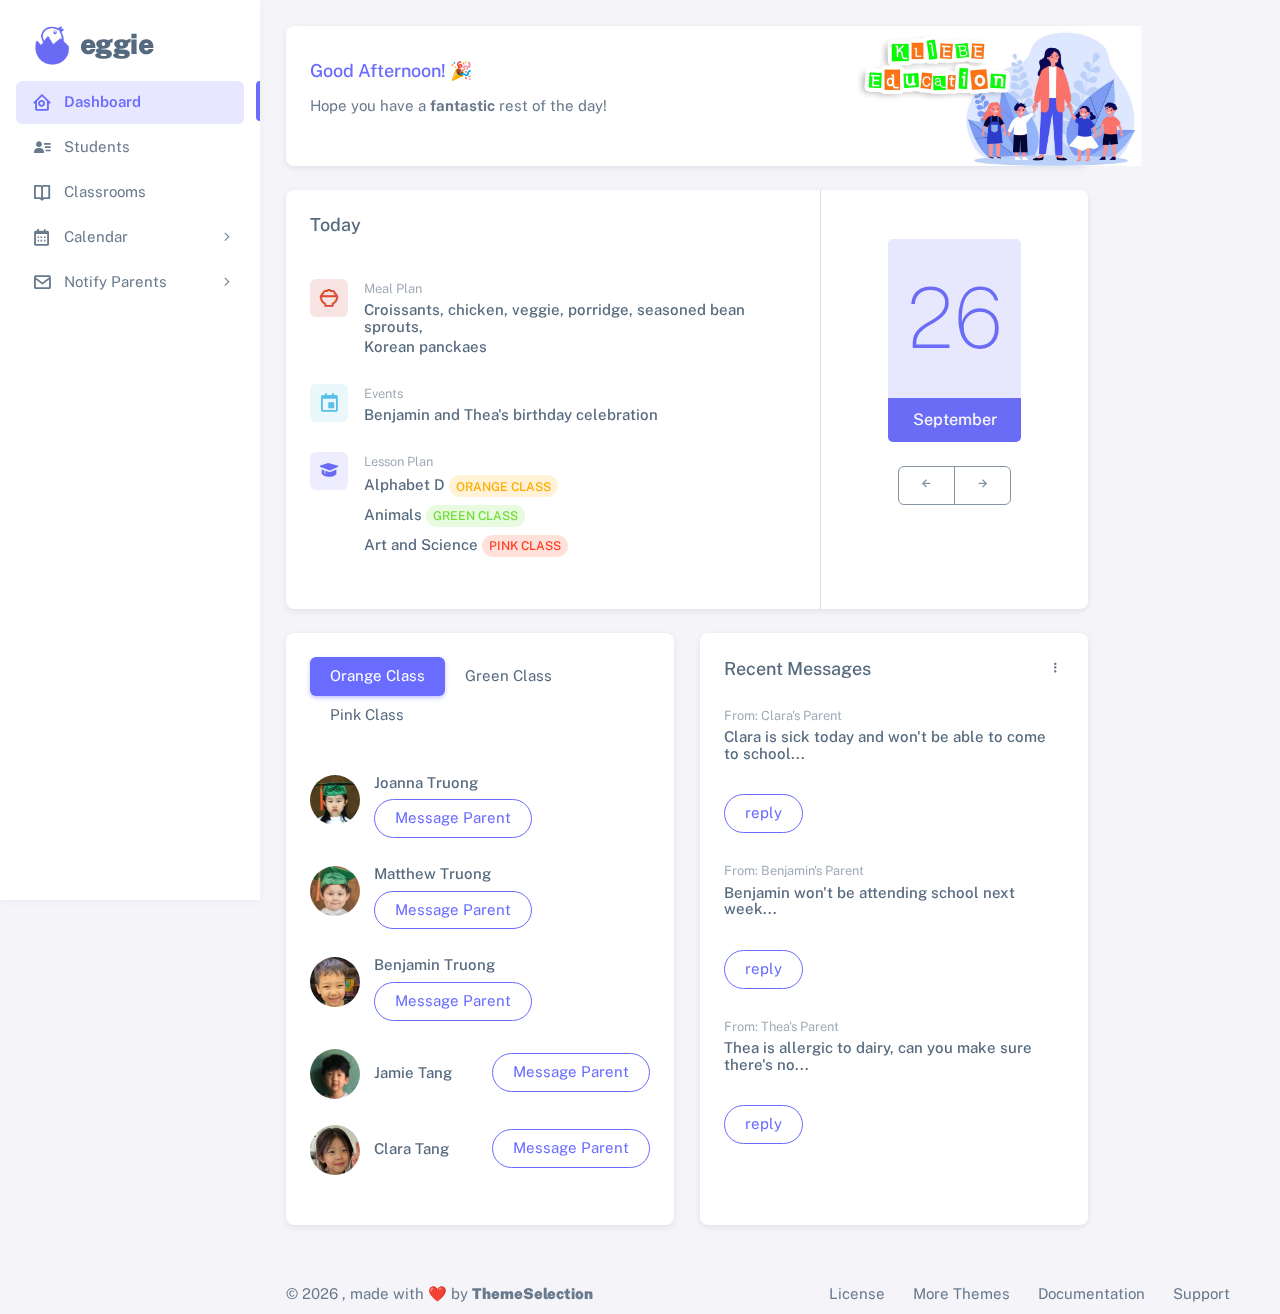
==== commit eba4f9b2: "last min changes for the demo" ====
--- a/index.html
+++ b/index.html
@@ -76,59 +76,10 @@
           <div class="app-brand demo">
             <a href="index.html" class="app-brand-link">
               <span class="app-brand-logo demo">
-                <svg
-                  width="25"
-                  viewBox="0 0 25 42"
-                  version="1.1"
-                  xmlns="http://www.w3.org/2000/svg"
-                  xmlns:xlink="http://www.w3.org/1999/xlink"
-                >
-                  <defs>
-                    <path
-                      d="M13.7918663,0.358365126 L3.39788168,7.44174259 C0.566865006,9.69408886 -0.379795268,12.4788597 0.557900856,15.7960551 C0.68998853,16.2305145 1.09562888,17.7872135 3.12357076,19.2293357 C3.8146334,19.7207684 5.32369333,20.3834223 7.65075054,21.2172976 L7.59773219,21.2525164 L2.63468769,24.5493413 C0.445452254,26.3002124 0.0884951797,28.5083815 1.56381646,31.1738486 C2.83770406,32.8170431 5.20850219,33.2640127 7.09180128,32.5391577 C8.347334,32.0559211 11.4559176,30.0011079 16.4175519,26.3747182 C18.0338572,24.4997857 18.6973423,22.4544883 18.4080071,20.2388261 C17.963753,17.5346866 16.1776345,15.5799961 13.0496516,14.3747546 L10.9194936,13.4715819 L18.6192054,7.984237 L13.7918663,0.358365126 Z"
-                      id="path-1"
-                    ></path>
-                    <path
-                      d="M5.47320593,6.00457225 C4.05321814,8.216144 4.36334763,10.0722806 6.40359441,11.5729822 C8.61520715,12.571656 10.0999176,13.2171421 10.8577257,13.5094407 L15.5088241,14.433041 L18.6192054,7.984237 C15.5364148,3.11535317 13.9273018,0.573395879 13.7918663,0.358365126 C13.5790555,0.511491653 10.8061687,2.3935607 5.47320593,6.00457225 Z"
-                      id="path-3"
-                    ></path>
-                    <path
-                      d="M7.50063644,21.2294429 L12.3234468,23.3159332 C14.1688022,24.7579751 14.397098,26.4880487 13.008334,28.506154 C11.6195701,30.5242593 10.3099883,31.790241 9.07958868,32.3040991 C5.78142938,33.4346997 4.13234973,34 4.13234973,34 C4.13234973,34 2.75489982,33.0538207 2.37032616e-14,31.1614621 C-0.55822714,27.8186216 -0.55822714,26.0572515 -4.05231404e-15,25.8773518 C0.83734071,25.6075023 2.77988457,22.8248993 3.3049379,22.52991 C3.65497346,22.3332504 5.05353963,21.8997614 7.50063644,21.2294429 Z"
-                      id="path-4"
-                    ></path>
-                    <path
-                      d="M20.6,7.13333333 L25.6,13.8 C26.2627417,14.6836556 26.0836556,15.9372583 25.2,16.6 C24.8538077,16.8596443 24.4327404,17 24,17 L14,17 C12.8954305,17 12,16.1045695 12,15 C12,14.5672596 12.1403557,14.1461923 12.4,13.8 L17.4,7.13333333 C18.0627417,6.24967773 19.3163444,6.07059163 20.2,6.73333333 C20.3516113,6.84704183 20.4862915,6.981722 20.6,7.13333333 Z"
-                      id="path-5"
-                    ></path>
-                  </defs>
-                  <g id="g-app-brand" stroke="none" stroke-width="1" fill="none" fill-rule="evenodd">
-                    <g id="Brand-Logo" transform="translate(-27.000000, -15.000000)">
-                      <g id="Icon" transform="translate(27.000000, 15.000000)">
-                        <g id="Mask" transform="translate(0.000000, 8.000000)">
-                          <mask id="mask-2" fill="white">
-                            <use xlink:href="#path-1"></use>
-                          </mask>
-                          <use fill="#696cff" xlink:href="#path-1"></use>
-                          <g id="Path-3" mask="url(#mask-2)">
-                            <use fill="#696cff" xlink:href="#path-3"></use>
-                            <use fill-opacity="0.2" fill="#FFFFFF" xlink:href="#path-3"></use>
-                          </g>
-                          <g id="Path-4" mask="url(#mask-2)">
-                            <use fill="#696cff" xlink:href="#path-4"></use>
-                            <use fill-opacity="0.2" fill="#FFFFFF" xlink:href="#path-4"></use>
-                          </g>
-                        </g>
-                        <g
-                          id="Triangle"
-                          transform="translate(19.000000, 11.000000) rotate(-300.000000) translate(-19.000000, -11.000000) "
-                        >
-                          <use fill="#696cff" xlink:href="#path-5"></use>
-                          <use fill-opacity="0.2" fill="#FFFFFF" xlink:href="#path-5"></use>
-                        </g>
-                      </g>
-                    </g>
-                  </g>
-                </svg>
+
+                <img src="assets/img/icons/eggie-logo.png"
+                height="45"
+                alt="eggie-logo"/>
               </span>
               <span class="app-brand-text demo menu-text fw-bolder ms-2">Eggie</span>
             </a>
@@ -177,12 +128,12 @@
                   </a>
                 </li>
                 <li class="menu-item">
-                  <a href="auth-register-basic.html" class="menu-link">
+                  <a href="javascript:void(0);" class="menu-link">
                     <div data-i18n="Basic">Meal Plan</div>
                   </a>
                 </li>
                 <li class="menu-item">
-                  <a href="auth-forgot-password-basic.html" class="menu-link">
+                  <a href="javascript:void(0);" class="menu-link">
                     <div data-i18n="Basic">Class Plan</div>
                   </a>
                 </li>
@@ -201,12 +152,12 @@
                   </a>
                 </li>
                 <li class="menu-item">
-                  <a href="forms-input-groups.html" class="menu-link">
+                  <a href="javascript:void(0);" class="menu-link">
                     <div data-i18n="Input groups">Events</div>
                   </a>
                 </li>
                 <li class="menu-item">
-                  <a href="forms-input-groups.html" class="menu-link">
+                  <a href="javascript:void(0);" class="menu-link">
                     <div data-i18n="Input groups">Meal Plan</div>
                   </a>
                 </li>
